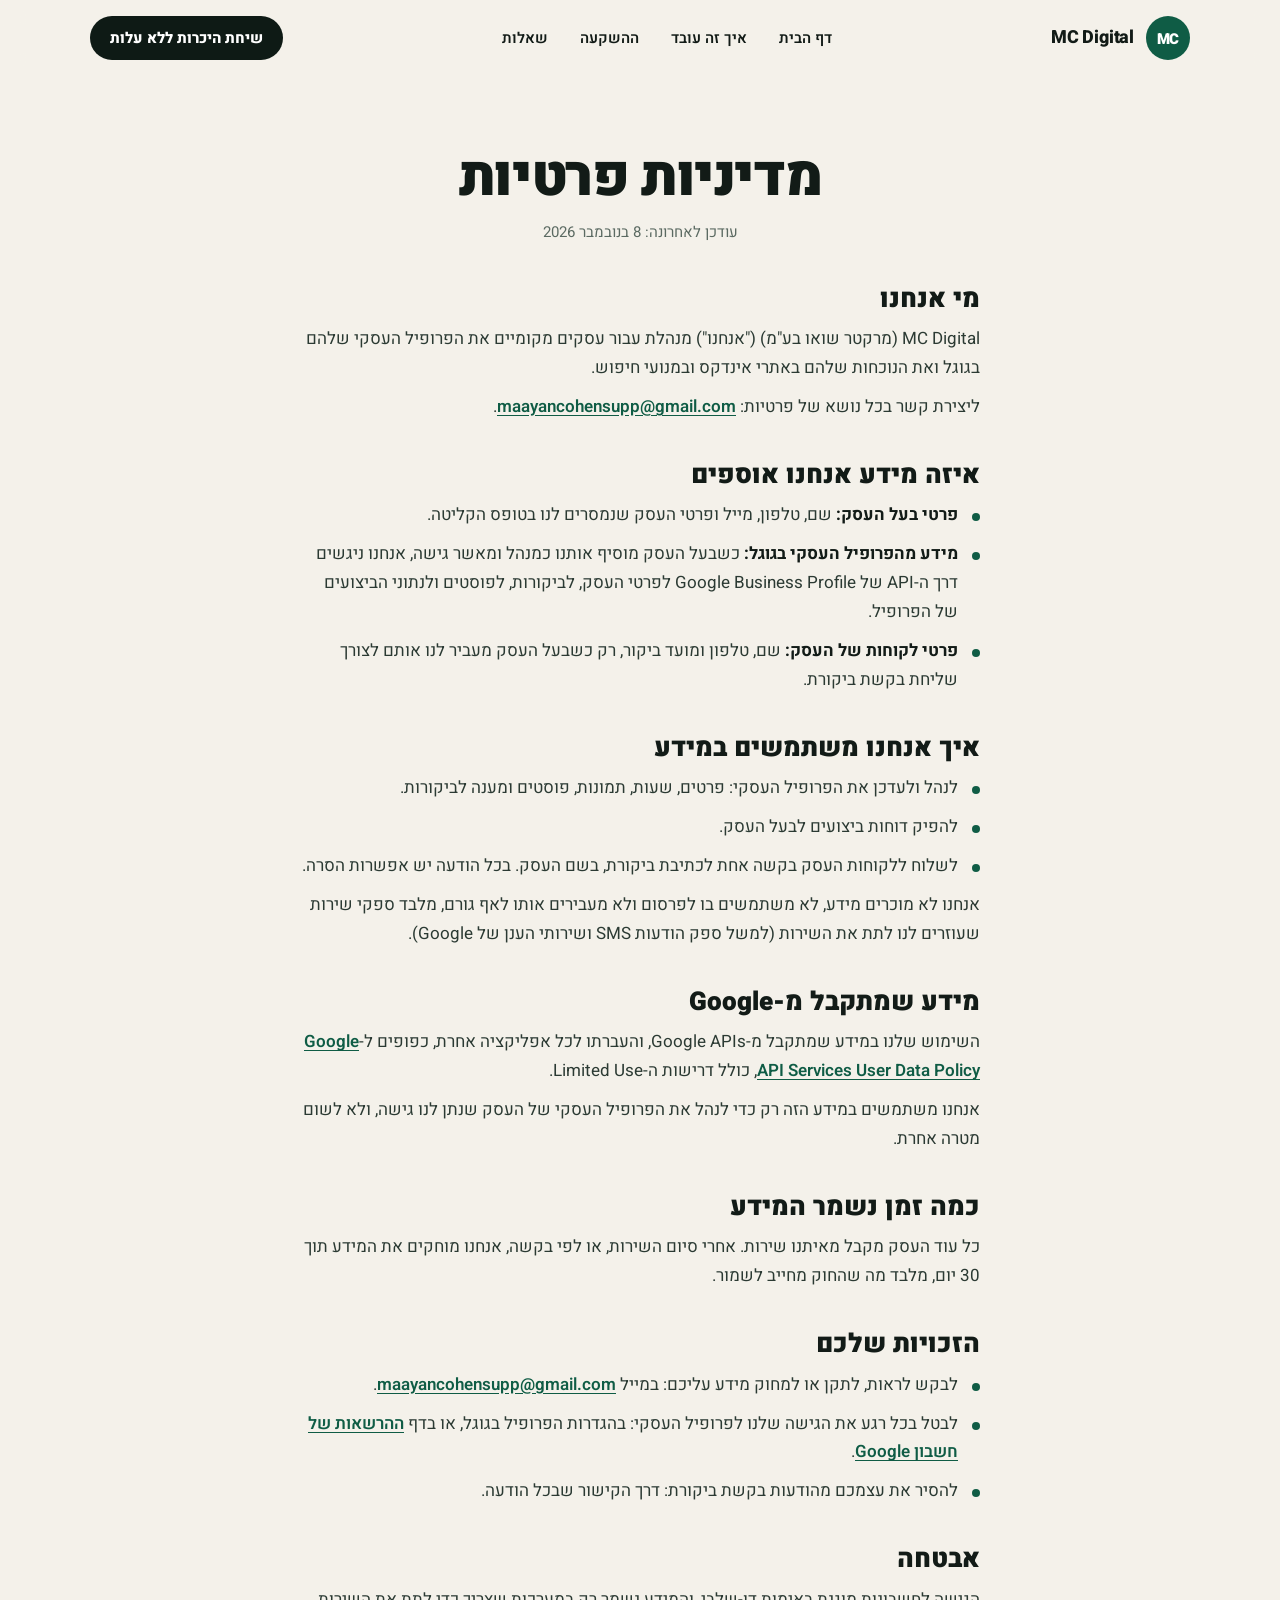
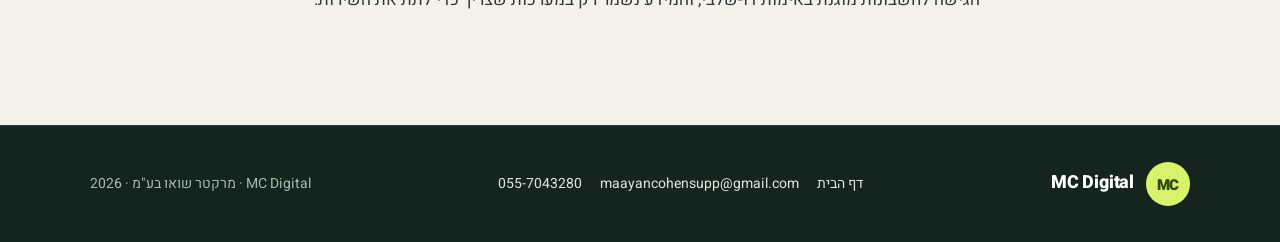
==== privacy.html @ 4e09b3a5 "MC Digital site" ====
<!doctype html>
<html lang="he" dir="rtl">
<head>
<meta charset="utf-8">
<meta name="viewport" content="width=device-width,initial-scale=1,viewport-fit=cover">
<title>מדיניות פרטיות | MC Digital</title>
<meta name="description" content="מדיניות הפרטיות של MC Digital (מרקטר שואו בע״מ): איזה מידע אנחנו אוספים, איך משתמשים בו ואיך מבקשים למחוק אותו.">
<meta name="theme-color" content="#f4f1ea">
<link rel="preconnect" href="https://fonts.googleapis.com">
<link rel="preconnect" href="https://fonts.gstatic.com" crossorigin>
<link href="https://fonts.googleapis.com/css2?family=Heebo:wght@400;500;600;700;800;900&display=swap" rel="stylesheet">
<link rel="stylesheet" href="style.css">
</head>
<body>
<a class="skip" href="#main">דילוג לתוכן</a>
<header class="site-header">
  <div class="wrap">
    <a class="brand" href="index.html" aria-label="MC Digital, דף הבית"><span class="mark"><span>MC</span></span>MC Digital</a>
    <nav class="nav" id="nav" aria-label="ניווט ראשי">
      <a href="index.html">דף הבית</a>
      <a href="./#how">איך זה עובד</a>
      <a href="./#price">ההשקעה</a>
      <a href="./#faq">שאלות</a>
    </nav>
    <a class="btn btn-dark header-cta" href="https://wa.me/972557043280" target="_blank" rel="noopener">שיחת היכרות ללא עלות</a>
    <button class="menu-btn" id="menuBtn" aria-expanded="false" aria-controls="nav" aria-label="פתיחת תפריט">
      <svg class="bars" viewBox="0 0 24 24" fill="none" stroke="currentColor" stroke-width="2" stroke-linecap="round" aria-hidden="true"><path d="M4 7h16M4 12h16M4 17h16"/></svg>
      <svg class="x" viewBox="0 0 24 24" fill="none" stroke="currentColor" stroke-width="2" stroke-linecap="round" aria-hidden="true"><path d="M6 6l12 12M18 6L6 18"/></svg>
    </button>
  </div>
</header>

<main class="doc" id="main">
<h1>מדיניות פרטיות</h1>
<p class="upd">עודכן לאחרונה: 8 בנובמבר 2026</p>

<h2>מי אנחנו</h2>
<p>MC Digital (מרקטר שואו בע"מ) ("אנחנו") מנהלת עבור עסקים מקומיים את הפרופיל העסקי שלהם בגוגל ואת הנוכחות שלהם באתרי אינדקס ובמנועי חיפוש.</p>
<p>ליצירת קשר בכל נושא של פרטיות: <a href="mailto:maayancohensupp@gmail.com" dir="ltr">maayancohensupp@gmail.com</a>.</p>

<h2>איזה מידע אנחנו אוספים</h2>
<ul>
<li><b>פרטי בעל העסק:</b> שם, טלפון, מייל ופרטי העסק שנמסרים לנו בטופס הקליטה.</li>
<li><b>מידע מהפרופיל העסקי בגוגל:</b> כשבעל העסק מוסיף אותנו כמנהל ומאשר גישה, אנחנו ניגשים דרך ה-API של Google Business Profile לפרטי העסק, לביקורות, לפוסטים ולנתוני הביצועים של הפרופיל.</li>
<li><b>פרטי לקוחות של העסק:</b> שם, טלפון ומועד ביקור, רק כשבעל העסק מעביר לנו אותם לצורך שליחת בקשת ביקורת.</li>
</ul>

<h2>איך אנחנו משתמשים במידע</h2>
<ul>
<li>לנהל ולעדכן את הפרופיל העסקי: פרטים, שעות, תמונות, פוסטים ומענה לביקורות.</li>
<li>להפיק דוחות ביצועים לבעל העסק.</li>
<li>לשלוח ללקוחות העסק בקשה אחת לכתיבת ביקורת, בשם העסק. בכל הודעה יש אפשרות הסרה.</li>
</ul>
<p>אנחנו לא מוכרים מידע, לא משתמשים בו לפרסום ולא מעבירים אותו לאף גורם, מלבד ספקי שירות שעוזרים לנו לתת את השירות (למשל ספק הודעות SMS ושירותי הענן של Google).</p>

<h2>מידע שמתקבל מ-Google</h2>
<p>השימוש שלנו במידע שמתקבל מ-Google APIs, והעברתו לכל אפליקציה אחרת, כפופים ל-<a href="https://developers.google.com/terms/api-services-user-data-policy" rel="noopener">Google API Services User Data Policy</a>, כולל דרישות ה-Limited Use.</p>
<p>אנחנו משתמשים במידע הזה רק כדי לנהל את הפרופיל העסקי של העסק שנתן לנו גישה, ולא לשום מטרה אחרת.</p>

<h2>כמה זמן נשמר המידע</h2>
<p>כל עוד העסק מקבל מאיתנו שירות. אחרי סיום השירות, או לפי בקשה, אנחנו מוחקים את המידע תוך 30 יום, מלבד מה שהחוק מחייב לשמור.</p>

<h2>הזכויות שלכם</h2>
<ul>
<li>לבקש לראות, לתקן או למחוק מידע עליכם: במייל <a href="mailto:maayancohensupp@gmail.com" dir="ltr">maayancohensupp@gmail.com</a>.</li>
<li>לבטל בכל רגע את הגישה שלנו לפרופיל העסקי: בהגדרות הפרופיל בגוגל, או בדף <a href="https://myaccount.google.com/permissions" rel="noopener">ההרשאות של חשבון Google</a>.</li>
<li>להסיר את עצמכם מהודעות בקשת ביקורת: דרך הקישור שבכל הודעה.</li>
</ul>

<h2>אבטחה</h2>
<p>הגישה לחשבונות מוגנת באימות דו-שלבי, והמידע נשמר רק במערכות שצריך כדי לתת את השירות.</p>
</main>

<footer class="site-footer">
  <div class="wrap">
    <a class="brand" href="index.html"><span class="mark"><span>MC</span></span>MC Digital</a>
    <nav aria-label="קישורי תחתית">
      <a href="index.html">דף הבית</a>
      <a href="mailto:maayancohensupp@gmail.com" dir="ltr">maayancohensupp@gmail.com</a>
      <a href="https://wa.me/972557043280" target="_blank" rel="noopener" dir="ltr">055-7043280</a>
    </nav>
    <p>MC Digital · מרקטר שואו בע"מ · 2026</p>
  </div>
</footer>

<div class="wa-bar">
  <a class="btn btn-wa" href="https://wa.me/972557043280" target="_blank" rel="noopener">שיחת היכרות ללא עלות</a>
</div>

<script>
(function(){
  var btn=document.getElementById('menuBtn'),nav=document.getElementById('nav'),hdr=document.querySelector('.site-header');
  if(btn&&nav){
    btn.addEventListener('click',function(){
      var open=nav.classList.toggle('open');
      btn.setAttribute('aria-expanded',open?'true':'false');
      btn.setAttribute('aria-label',open?'סגירת תפריט':'פתיחת תפריט');
    });
  }
  var onScroll=function(){hdr.classList.toggle('scrolled',window.scrollY>8);};
  onScroll();window.addEventListener('scroll',onScroll,{passive:true});
})();
</script>
</body>
</html>
---- style.css ----
/* MC Digital — קידום עסקים בגוגל מפות */
:root{
  --cream:#f4f1ea;
  --cream-2:#ebe6da;
  --paper:#fffdf8;
  --green:#0f5c45;
  --green-deep:#0b4634;
  --green-soft:#dcebe1;
  --green-tint:#eef4ef;
  --lime:#d9f26b;
  --lime-ink:#2f4a0b;
  --ink:#121b17;
  --ink-2:#2b3a33;
  --muted:#5b6a62;
  --line:#dcd6c8;
  --line-soft:#e8e3d7;
  --dark:#0e1a15;
  --dark-2:#15241e;
  --red:#c2402f;
  --red-soft:#fbe9e6;
  --gold:#f4b400;
  --wa:#25d366;
  --radius-xl:32px;
  --radius-lg:24px;
  --radius-md:16px;
  --shadow-card:0 18px 50px -20px rgba(14,26,21,.28), 0 2px 6px rgba(14,26,21,.06);
  --shadow-float:0 14px 34px -14px rgba(14,26,21,.35);
  --wrap:1180px;
  --pad:clamp(20px,4vw,40px);
  --section:clamp(72px,10vw,128px);
  --font:'Heebo',system-ui,-apple-system,'Segoe UI',Arial,sans-serif;
}
*,*::before,*::after{box-sizing:border-box}
html{scroll-behavior:smooth;-webkit-text-size-adjust:100%}
@media (prefers-reduced-motion:reduce){html{scroll-behavior:auto}*{animation:none!important;transition:none!important}}
body{margin:0;font-family:var(--font);background:var(--cream);color:var(--ink);line-height:1.6;text-align:center;font-size:17px;overflow-x:hidden;-webkit-font-smoothing:antialiased}
img,svg{display:block;max-width:100%}
img{height:auto}
a{color:var(--green);text-decoration:none}
p{margin:0}
h1,h2,h3,h4{margin:0;line-height:1.15;font-weight:800;text-wrap:balance}
ul{margin:0;padding:0;list-style:none}
button{font:inherit;color:inherit;background:none;border:0;padding:0;cursor:pointer}
::selection{background:var(--lime);color:var(--lime-ink)}
:focus-visible{outline:3px solid var(--green);outline-offset:3px;border-radius:6px}
.skip{position:absolute;top:-60px;inset-inline-start:16px;background:var(--dark);color:#fff;padding:10px 16px;border-radius:999px;z-index:200}
.skip:focus{top:12px}
.wrap{max-width:var(--wrap);margin:0 auto;padding-inline:var(--pad)}
.narrow{max-width:760px;margin-inline:auto}

/* ---------- typography ---------- */
.tagrow{display:inline-flex;flex-wrap:wrap;justify-content:center;align-items:center;gap:8px 10px;font-size:13px;font-weight:700;letter-spacing:.06em;color:var(--green)}
.tagrow i{width:4px;height:4px;border-radius:50%;background:var(--green);opacity:.6}
.label{display:inline-flex;align-items:center;gap:10px;font-size:13px;font-weight:700;letter-spacing:.08em;color:var(--green);margin-bottom:18px}
.label b{font-weight:900;font-size:15px;letter-spacing:.02em;font-variant-numeric:tabular-nums}
.label::before,.label::after{content:"";width:22px;height:1px;background:var(--green);opacity:.5}
h1{font-size:clamp(34px,5.4vw,66px);font-weight:900;line-height:1.02;letter-spacing:-.025em}
h2{font-size:clamp(30px,4.6vw,56px);font-weight:900;line-height:1.06;letter-spacing:-.02em}
h3{font-size:clamp(20px,2.2vw,24px);font-weight:800}
.sub{font-size:clamp(17px,1.6vw,21px);color:var(--ink-2);line-height:1.55}
.lead{font-size:clamp(18px,1.8vw,22px);line-height:1.6;color:var(--ink-2)}
.key{font-size:clamp(20px,2.2vw,26px);font-weight:800;color:var(--green);line-height:1.35}
.body{font-size:17px;line-height:1.65;color:var(--ink-2)}
.stack>*+*{margin-top:18px}
.muted{color:var(--muted)}
.small{font-size:14px}
br.d{display:none}
@media (min-width:600px){br.d{display:inline}}

/* ---------- buttons ---------- */
.btn{display:inline-flex;align-items:center;justify-content:center;gap:10px;min-height:54px;padding:14px 28px;border-radius:999px;font-weight:800;font-size:17px;line-height:1.2;transition:transform .35s cubic-bezier(.2,.8,.2,1),background .25s,box-shadow .35s;white-space:nowrap}
.btn svg{width:20px;height:20px;flex:none}
.btn-primary{background:var(--green);color:#fff;box-shadow:0 10px 24px -12px rgba(15,92,69,.7)}
.btn-primary:hover{background:var(--green-deep);transform:translateY(-2px);box-shadow:0 16px 30px -12px rgba(15,92,69,.75)}
.btn-dark{background:var(--dark);color:#fff}
.btn-dark:hover{background:#000;transform:translateY(-2px)}
.btn-lime{background:var(--lime);color:var(--lime-ink)}
.btn-lime:hover{background:#e6fa86;transform:translateY(-2px)}
.btn-ghost{color:var(--ink);padding-inline:10px;min-height:48px;font-weight:700;position:relative}
.btn-ghost::after{content:"";position:absolute;inset-inline:10px;bottom:8px;height:2px;background:var(--green);opacity:.5;transition:opacity .25s}
.btn-ghost:hover::after{opacity:1}
.btn-wa{background:var(--wa);color:#063;color:#073b22}
.btn-wa:hover{background:#1fc45b;transform:translateY(-2px)}
.cta-note{margin-top:14px;font-size:14px;color:var(--muted)}
.btn-row{display:flex;flex-wrap:wrap;gap:12px 18px;justify-content:center;align-items:center}

/* ---------- header ---------- */
.site-header{position:sticky;top:0;z-index:100;background:rgba(244,241,234,.86);backdrop-filter:saturate(1.3) blur(12px);-webkit-backdrop-filter:saturate(1.3) blur(12px);border-bottom:1px solid transparent;transition:border-color .3s}
.site-header.scrolled{border-bottom-color:var(--line-soft)}
.site-header .wrap{display:flex;align-items:center;justify-content:space-between;gap:16px;height:76px}
.brand{display:inline-flex;align-items:center;gap:12px;color:var(--ink);font-weight:800;font-size:18px;letter-spacing:-.01em}
.brand .mark{width:44px;height:44px;border-radius:50%;background:var(--green);color:#fff;display:grid;place-items:center;font-weight:900;font-size:15px;letter-spacing:-.02em;flex:none}
.brand .mark span{transform:translateY(1px)}
.nav{display:flex;gap:4px;align-items:center}
.nav a{color:var(--ink);font-weight:600;font-size:15px;padding:8px 14px;border-radius:999px;transition:background .25s}
.nav a:hover{background:var(--cream-2)}
.header-cta{min-height:44px;padding:10px 20px;font-size:15px}
.menu-btn{display:none;width:44px;height:44px;border-radius:50%;place-items:center;background:var(--cream-2)}
.menu-btn svg{width:22px;height:22px}
.menu-btn .x{display:none}
.menu-btn[aria-expanded="true"] .bars{display:none}
.menu-btn[aria-expanded="true"] .x{display:block}
@media (max-width:900px){
  .site-header .wrap{height:66px}
  .nav{display:none;position:absolute;top:66px;inset-inline:0;background:var(--cream);border-bottom:1px solid var(--line-soft);flex-direction:column;align-items:stretch;padding:12px var(--pad) 20px;gap:2px;box-shadow:0 20px 40px -24px rgba(0,0,0,.3)}
  .nav.open{display:flex}
  .nav a{font-size:18px;padding:12px 14px;text-align:start}
  .menu-btn{display:grid}
  .header-cta{display:none}
}

/* ---------- hero ---------- */
.hero{padding:clamp(40px,6vw,80px) 0 clamp(16px,2vw,28px);position:relative}
.hero .wrap{display:grid;grid-template-columns:1.05fr .95fr;gap:clamp(32px,5vw,72px);align-items:center}
.hero-copy{text-align:center}
.hero-copy .tagrow{margin-bottom:22px}
.hero-copy h1{margin-bottom:22px;max-width:19ch;margin-inline:auto}
.hero-copy .sub{max-width:34rem;margin-inline:auto}
.hero-copy .btn-row{margin-top:32px}
.hero-visual{position:relative;padding:36px 20px 44px}
.blob{position:absolute;inset:0;margin:auto;width:min(100%,520px);aspect-ratio:1;border-radius:50%;background:radial-gradient(circle at 50% 40%,#d2e8d8 0%,#cfe4d4 55%,rgba(207,228,212,0) 72%);z-index:0}
.ba{position:relative;z-index:1;background:#fff;border-radius:var(--radius-xl);padding:16px;box-shadow:var(--shadow-card);display:grid;grid-template-columns:1fr 1fr;gap:12px;text-align:start;max-width:560px;margin-inline:auto;border:1px solid rgba(14,26,21,.05)}
.pane{background:var(--paper);border:1px solid var(--line-soft);border-radius:20px;padding:12px 10px 10px;min-width:0}
.pane-head{display:flex;align-items:center;justify-content:space-between;gap:8px;margin-bottom:10px}
.pane-tag{font-size:12px;font-weight:900;letter-spacing:.04em;padding:4px 12px;border-radius:999px;color:#fff}
.pane.before .pane-tag{background:var(--red)}
.pane.after .pane-tag{background:var(--green)}
.pane-head small{font-size:11px;color:var(--muted);font-weight:600}
.search{display:flex;align-items:center;gap:6px;background:#fff;border:1px solid var(--line-soft);border-radius:999px;padding:6px 10px;font-size:11.5px;color:#3c4043;margin-bottom:8px;box-shadow:0 2px 6px rgba(0,0,0,.05)}
.search svg{width:12px;height:12px;flex:none;color:#5f6368}
.rows{display:flex;flex-direction:column;gap:4px}
.row{display:flex;gap:8px;align-items:center;padding:7px 8px;border-radius:12px;border:1px solid transparent}
.row .pos{flex:none;width:22px;height:22px;border-radius:50%;background:var(--cream-2);color:#4d5a53;font-size:11px;font-weight:800;display:grid;place-items:center;font-variant-numeric:tabular-nums}
.row .nm{font-size:12.5px;font-weight:700;color:#202124;line-height:1.2}
.row .st{font-size:11px;color:#5f6368;line-height:1.4;white-space:nowrap}
.row .st b{color:#202124;font-weight:700}
.row .st .s{color:var(--gold);letter-spacing:-1px}
.row.me{background:var(--red-soft);border-color:#f0c6bf}
.row.me .pos{background:var(--red);color:#fff}
.row.win{background:#e6f3ea;border-color:#b9d8c4}
.row.win .pos{background:var(--green);color:#fff}
.more{font-size:11px;color:#6b7570;text-align:center;padding:3px 0;letter-spacing:.1em}
.pane-cap{margin-top:10px;font-size:12px;line-height:1.45;font-weight:600;text-align:center;padding:0 2px}
.pane.before .pane-cap{color:var(--red)}
.pane.after .pane-cap{color:var(--green)}
.float{position:absolute;z-index:2;display:inline-flex;align-items:center;gap:8px;border-radius:999px;padding:9px 16px;font-size:13.5px;font-weight:800;box-shadow:var(--shadow-float);white-space:nowrap}
.float svg{width:16px;height:16px}
.float-lime{background:var(--lime);color:var(--lime-ink);top:6px;inset-inline-start:0;animation:bob 6s ease-in-out infinite}
.float-dark{background:var(--dark);color:#fff;bottom:74px;inset-inline-end:-6px;padding:12px 18px;border-radius:18px;flex-direction:column;align-items:flex-start;gap:2px;line-height:1.1;animation:bob 7s ease-in-out infinite reverse}
.float-dark small{font-size:11.5px;font-weight:600;opacity:.75;letter-spacing:.06em}
.float-dark strong{font-size:18px;font-weight:900}
.float-green{background:#fff;color:var(--green);top:46%;inset-inline-end:-30px;transform:translateY(-50%);border:1px solid var(--green-soft);font-size:12.5px;padding:8px 14px}
@keyframes bob{0%,100%{transform:translateY(0)}50%{transform:translateY(-6px)}}
.illus{margin-top:14px;font-size:12.5px;color:var(--muted);position:relative;z-index:1}
@media (max-width:980px){
  .hero .wrap{grid-template-columns:1fr;gap:40px}
  .hero-copy h1{max-width:none}
  .hero-visual{padding:28px 0 40px;max-width:560px;margin-inline:auto}
}
@media (max-width:480px){
  .ba{padding:10px;gap:8px;border-radius:24px}
  .pane{padding:10px 7px 8px;border-radius:16px}
  .row{gap:6px;padding:6px 6px}
  .row .nm{font-size:11.5px}
  .row .st{font-size:11px}
  .row .pos{width:20px;height:20px;font-size:11px}
  .search{font-size:11px;padding:5px 8px}
  .pane-cap{font-size:11px}
  .float{font-size:12px;padding:8px 12px}
  .float-lime{top:-2px}
  .float-dark{bottom:auto;top:-6px;inset-inline-end:0;padding:10px 14px}
  .float-dark strong{font-size:16px}
  .hero-visual{padding-top:36px}
  .float-green{display:none}
}

/* ---------- statement band ---------- */
.band{border-top:1px solid var(--line);border-bottom:1px solid var(--line);padding:clamp(26px,3.5vw,40px) 0;background:var(--cream)}
.band .wrap{display:flex;flex-wrap:wrap;align-items:center;justify-content:center;gap:14px 28px}
.band p{font-size:clamp(17px,1.7vw,21px);font-weight:700;color:var(--ink)}
.band .tagrow{color:var(--muted)}
.band .tagrow i{background:var(--muted)}

/* ---------- sections ---------- */
.section{padding:var(--section) 0}
.section-head{max-width:820px;margin:0 auto clamp(40px,5vw,64px)}
.section-head h2{margin-bottom:18px}
.section-head .sub{max-width:40rem;margin-inline:auto}
.dark{background:var(--dark);color:#f3f1ea}
.dark .label{color:var(--lime)}
.dark .label::before,.dark .label::after{background:var(--lime)}
.dark .sub,.dark .body{color:#cfd7d2}
.dark .key{color:var(--lime)}
.tint{background:var(--green-tint)}

/* why */
.why .stack{max-width:40rem;margin-inline:auto}
.pillars{display:grid;grid-template-columns:repeat(4,1fr);gap:14px;margin-top:clamp(40px,5vw,60px)}
.pillar{background:#fff;border:1px solid var(--line-soft);border-radius:var(--radius-lg);padding:28px 18px 24px;display:flex;flex-direction:column;align-items:center;gap:8px}
.pillar b{font-size:clamp(18px,1.7vw,21px);font-weight:900;line-height:1.2;color:var(--green)}
.pillar span{font-size:14px;color:var(--muted)}
.pillar.lime{background:var(--lime);border-color:var(--lime)}
.pillar.lime b,.pillar.lime span{color:var(--lime-ink)}
.pillar svg{width:30px;height:30px;color:var(--green);margin-bottom:4px}
.pillar.lime svg{color:var(--lime-ink)}
@media (max-width:900px){.pillars{grid-template-columns:1fr 1fr}}
@media (max-width:420px){.pillar{padding:22px 12px 20px}}

/* steps */
.steps{display:grid;grid-template-columns:repeat(3,1fr);gap:clamp(16px,2.5vw,28px);counter-reset:step}
.step{position:relative;text-align:center;background:#fff;border-radius:var(--radius-lg);padding:clamp(28px,3.5vw,44px) clamp(20px,2.5vw,32px) clamp(28px,3.5vw,36px);border:1px solid var(--line-soft)}
.step .n{font-size:clamp(56px,7vw,96px);font-weight:900;line-height:.9;color:var(--green);letter-spacing:-.04em;font-variant-numeric:tabular-nums;margin-bottom:16px;opacity:.95}
.step h3{margin-bottom:10px}
.step p{font-size:16px;color:var(--ink-2);line-height:1.6}
.step .time{display:inline-block;margin-top:14px;font-size:13px;font-weight:700;color:var(--green);background:var(--green-tint);border-radius:999px;padding:5px 12px}
@media (max-width:860px){.steps{grid-template-columns:1fr;max-width:560px;margin-inline:auto}}

/* items (setup + monthly) */
.items{display:grid;grid-template-columns:1fr 1fr;gap:16px;text-align:start}
.item{background:#fff;border:1px solid var(--line-soft);border-radius:var(--radius-lg);padding:26px 26px 24px;display:grid;grid-template-columns:auto 1fr;gap:16px;align-items:start}
.item .chk{width:34px;height:34px;border-radius:50%;background:var(--green);color:#fff;display:grid;place-items:center;flex:none;margin-top:2px}
.item .chk svg{width:18px;height:18px}
.item h3{font-size:19px;margin-bottom:6px;line-height:1.25}
.item p{font-size:15.5px;line-height:1.6;color:var(--ink-2)}
.item .val{display:inline-flex;align-items:baseline;gap:6px;margin-top:12px;font-size:13px;color:var(--muted);font-weight:600}
.item .val b{font-size:15px;color:var(--green);font-weight:800;font-variant-numeric:tabular-nums}
.item.wide{grid-column:1/-1;grid-template-columns:auto 1fr auto;align-items:center}
.item.wide figure{margin:0;width:150px;flex:none}
.item.wide img{border-radius:14px;border:1px solid var(--line-soft)}
@media (max-width:800px){
  .items{grid-template-columns:1fr}
  .item{padding:22px 20px}
  .item.wide{grid-template-columns:auto 1fr}
  .item.wide figure{grid-column:1/-1;width:140px;justify-self:center}
}

/* two feature cards */
.duo{display:grid;grid-template-columns:1fr 1fr;gap:16px;margin-top:clamp(36px,5vw,56px)}
.feature{border-radius:var(--radius-xl);padding:clamp(28px,3.5vw,40px);text-align:start;position:relative;overflow:hidden}
.feature.green{background:var(--green);color:#fff}
.feature.lime{background:var(--lime);color:var(--lime-ink)}
.feature h3{font-size:clamp(22px,2.4vw,28px);font-weight:900;margin-bottom:18px;text-align:center}
.feature li{display:flex;gap:12px;align-items:flex-start;font-size:16px;line-height:1.5;padding:9px 0;border-top:1px solid rgba(255,255,255,.18)}
.feature.lime li{border-top-color:rgba(47,74,11,.18)}
.feature li svg{width:20px;height:20px;flex:none;margin-top:3px}
.feature li.strong{font-weight:800}
.feature .mini-sms{margin:0 auto 20px;max-width:300px;background:#fff;color:#1d2622;border-radius:20px;padding:14px 16px;text-align:start;font-size:13.5px;line-height:1.5;box-shadow:0 10px 24px -14px rgba(0,0,0,.3)}
.feature .mini-sms small{display:block;font-size:11px;color:var(--muted);font-weight:700;margin-bottom:6px}
.feature .mini-sms a{text-decoration:underline;pointer-events:none;color:#1a73e8}
@media (max-width:800px){.duo{grid-template-columns:1fr}}

/* bonus */
.bonus .wrap{display:grid;grid-template-columns:1fr 1fr;gap:clamp(32px,5vw,72px);align-items:center}
.bonus-copy .key{margin-top:4px}
.pays{display:flex;flex-wrap:wrap;justify-content:center;gap:10px;margin-top:22px}
.pays span{display:inline-flex;align-items:center;gap:8px;background:#fff;border:1px solid var(--line-soft);border-radius:999px;padding:8px 16px;font-size:15px;font-weight:700;color:var(--ink)}
.pays svg{width:16px;height:16px;color:var(--green)}
.price-strip{margin-top:26px;display:inline-flex;flex-wrap:wrap;align-items:center;justify-content:center;gap:10px 18px;background:var(--dark);color:#fff;border-radius:999px;padding:14px 26px}
.price-strip s{opacity:.7;font-size:16px}
.price-strip strong{font-size:18px;font-weight:900;color:var(--lime)}
.limit{margin-top:14px;font-weight:800;color:var(--red);font-size:16px}
.devices{position:relative;padding:40px 0 30px}
.devices .blob{background:radial-gradient(circle at 50% 45%,#e9f3c4 0%,#e6f1bd 55%,rgba(230,241,189,0) 72%)}
.laptop{position:relative;z-index:1;width:92%;margin-inline-start:0;margin-inline-end:auto}
.laptop .scr{background:#141c18;border-radius:16px 16px 4px 4px;padding:10px 10px 12px;box-shadow:var(--shadow-card)}
.laptop .scr img{border-radius:6px;aspect-ratio:16/10;object-fit:cover;object-position:top}
.laptop .base{height:12px;background:linear-gradient(#dfe2e0,#b8bdba);border-radius:0 0 16px 16px;margin:0 -5%;position:relative}
.laptop .base::after{content:"";position:absolute;top:0;left:50%;transform:translateX(-50%);width:16%;height:4px;background:#a3a8a5;border-radius:0 0 6px 6px}
.phone{position:absolute;z-index:2;bottom:0;inset-inline-end:0;width:26%;max-width:150px;background:#141c18;border-radius:22px;padding:6px;box-shadow:var(--shadow-card)}
.phone img{border-radius:16px;aspect-ratio:9/17;object-fit:cover;object-position:top}
.gift{position:absolute;z-index:3;top:4px;inset-inline-end:4%;width:112px;height:112px;border-radius:50%;background:var(--lime);color:var(--lime-ink);display:flex;flex-direction:column;align-items:center;justify-content:center;transform:rotate(-8deg);box-shadow:var(--shadow-float);line-height:1.1;text-align:center;padding:8px}
.gift b{font-size:20px;font-weight:900}
.gift span{font-size:11.5px;font-weight:700;margin-top:4px}
@media (max-width:980px){
  .bonus .wrap{grid-template-columns:1fr;gap:28px}
  .bonus-copy{display:contents}
  .bonus-copy > .label{order:1}
  .bonus-copy > h2{order:2}
  .bonus-copy > .key{order:3}
  .devices{max-width:560px;margin-inline:auto;order:4;width:100%}
  .bonus-copy > .stack,.bonus-copy > .pays,.bonus-copy > .price-strip,.bonus-copy > .limit{order:5}
  .bonus-copy > *{margin-block:0!important}
}
@media (max-width:480px){.gift{width:92px;height:92px}.gift b{font-size:16px}.gift span{font-size:10px}}

/* report card */
.report{margin-top:clamp(36px,5vw,56px);background:var(--dark);color:#fff;border-radius:var(--radius-xl);padding:clamp(28px,4vw,48px);display:grid;grid-template-columns:.9fr 1.1fr;gap:clamp(24px,4vw,48px);align-items:center;text-align:center}
.report .label{color:var(--lime)}
.report .label::before,.report .label::after{background:var(--lime)}
.report h3{font-size:clamp(24px,2.8vw,34px);font-weight:900;margin-bottom:14px}
.report p{color:#cfd7d2;font-size:16px;line-height:1.6}
.report figure{margin:0;background:#fff;border-radius:18px;padding:12px;box-shadow:var(--shadow-card)}
.report figcaption{font-size:12.5px;color:var(--muted);margin-top:8px}
@media (max-width:860px){.report{grid-template-columns:1fr}}

/* requires */
.req{display:grid;grid-template-columns:1fr 1fr;gap:16px}
.req-card{background:#fff;border:1px solid var(--line-soft);border-radius:var(--radius-lg);padding:clamp(28px,3.5vw,40px) clamp(20px,3vw,32px)}
.req-card .big{font-size:clamp(28px,3.4vw,40px);font-weight:900;color:var(--green);line-height:1.1;letter-spacing:-.02em}
.req-card .lbl{font-size:13px;font-weight:700;letter-spacing:.08em;color:var(--muted);margin-bottom:8px}
.req-card p{margin-top:14px;font-size:16px;color:var(--ink-2);line-height:1.6}
.left-you{margin-top:16px;background:var(--green);color:#fff;border-radius:var(--radius-lg);padding:clamp(26px,3.5vw,40px);font-size:clamp(20px,2.4vw,28px);font-weight:800;line-height:1.3}
.bottom-line{margin-top:clamp(36px,5vw,56px)}
.bottom-line h3{font-size:clamp(22px,2.4vw,28px);font-weight:900;margin-bottom:18px}
.ticks{display:grid;grid-template-columns:repeat(2,minmax(0,1fr));gap:10px 24px;max-width:760px;margin-inline:auto;text-align:start}
.ticks li{display:flex;gap:10px;align-items:flex-start;font-size:16px;line-height:1.5;background:#fff;border:1px solid var(--line-soft);border-radius:14px;padding:12px 14px}
.ticks svg{width:20px;height:20px;color:var(--green);flex:none;margin-top:2px}
@media (max-width:760px){.req,.ticks{grid-template-columns:1fr}}

/* pricing */
.plans{display:grid;grid-template-columns:1fr 1fr;gap:20px;align-items:start;text-align:start}
.plan{background:#fff;border:1px solid var(--line-soft);border-radius:var(--radius-xl);padding:clamp(26px,3.5vw,40px);display:flex;flex-direction:column}
.plan.featured{background:var(--green);color:#fff;border-color:var(--green)}
.plan-top{text-align:center;margin-bottom:22px}
.plan-top .lbl{font-size:13px;font-weight:700;letter-spacing:.08em;color:var(--muted);margin-bottom:8px}
.plan.featured .plan-top .lbl{color:#bfe3cf}
.plan-top h3{font-size:clamp(22px,2.4vw,28px);font-weight:900}
.plan li{display:flex;justify-content:space-between;gap:12px;align-items:baseline;padding:10px 0;border-top:1px solid var(--line-soft);font-size:15.5px}
.plan.featured li{border-top-color:rgba(255,255,255,.16)}
.plan li span:last-child{white-space:nowrap;color:var(--muted);font-size:14px;font-variant-numeric:tabular-nums}
.plan.featured li span:last-child{color:#bfe3cf}
.plan li.total{border-top:1px dashed var(--line);font-weight:700;color:var(--muted)}
.plan.featured li.total{border-top-color:rgba(255,255,255,.3);color:#bfe3cf}
.plan li.total s{font-weight:700}
.plan-price{margin-top:auto;padding-top:22px;text-align:center}
.plan-price .amount{font-size:clamp(38px,4.6vw,52px);font-weight:900;line-height:1;letter-spacing:-.03em;color:var(--green);font-variant-numeric:tabular-nums}
.plan.featured .plan-price .amount{color:var(--lime)}
.plan-price .vat{font-size:15px;font-weight:700;margin-inline-start:4px}
.plan-price .per{display:block;margin-top:8px;font-size:14px;color:var(--muted);font-weight:600}
.plan.featured .plan-price .per{color:#bfe3cf}
.plan-price .btn{margin-top:20px;width:100%}
.plan-bonus{margin-top:16px;background:var(--lime);color:var(--lime-ink);border-radius:16px;padding:14px 16px;text-align:center;font-size:14.5px;line-height:1.45}
.plan-bonus b{display:block;font-size:17px;font-weight:900}
.terms{display:grid;grid-template-columns:1fr 1fr;gap:12px;margin-top:20px}
.terms div{border-radius:16px;padding:16px 20px;font-size:15px;line-height:1.5;background:#fff;border:1px solid var(--line-soft)}
.terms .warn{background:var(--red-soft);border-color:#f0c6bf;color:#7d2418;font-weight:700}
@media (max-width:860px){.plans,.terms{grid-template-columns:1fr}}

/* faq */
.faq-list{max-width:800px;margin-inline:auto;text-align:start;counter-reset:q}
.faq-list details{background:#fff;border:1px solid var(--line-soft);border-radius:20px;margin-bottom:10px;overflow:hidden;transition:border-color .3s}
.faq-list details[open]{border-color:var(--green)}
.faq-list summary{list-style:none;cursor:pointer;display:grid;grid-template-columns:auto 1fr auto;gap:16px;align-items:center;padding:20px 22px;font-weight:800;font-size:17.5px;line-height:1.35}
.faq-list summary::-webkit-details-marker{display:none}
.faq-list summary::before{counter-increment:q;content:"0" counter(q);font-size:13px;font-weight:800;letter-spacing:.06em;color:var(--green);font-variant-numeric:tabular-nums;min-width:28px}
.faq-list summary .pm{width:32px;height:32px;border-radius:50%;background:var(--cream);display:grid;place-items:center;color:var(--ink);transition:transform .4s cubic-bezier(.2,.8,.2,1),background .3s}
.faq-list summary .pm svg{width:16px;height:16px}
.faq-list details[open] summary .pm{transform:rotate(45deg);background:var(--lime);color:var(--lime-ink)}
.faq-list summary:hover{background:var(--paper)}
.faq-list .a{padding:0 22px 22px 22px;margin-inline-start:44px;font-size:16px;line-height:1.65;color:var(--ink-2)}
@media (max-width:600px){
  .faq-list summary{padding:16px 16px;gap:12px;font-size:16px}
  .faq-list summary::before{min-width:24px}
  .faq-list .a{margin-inline-start:0;padding:0 16px 18px}
}

/* final cta */
.final{padding:var(--section) 0;background:var(--dark);color:#fff;position:relative;overflow:hidden}
.final::before{content:"";position:absolute;width:720px;height:720px;border-radius:50%;background:radial-gradient(circle,rgba(15,92,69,.55),rgba(15,92,69,0) 70%);top:-320px;inset-inline-end:-220px;pointer-events:none}
.final .wrap{position:relative}
.final h2{margin-bottom:18px;color:#fff}
.final .sub{color:#cfd7d2;max-width:36rem;margin-inline:auto}
.final .btn-row{margin-top:32px}
.final .contact-line{margin-top:22px;font-size:15px;color:#aeb9b3;display:flex;flex-wrap:wrap;justify-content:center;gap:6px 18px}
.final .contact-line a{color:#fff;font-weight:700}

/* footer */
.site-footer{background:var(--dark-2);color:#aeb9b3;padding:36px 0 calc(36px + env(safe-area-inset-bottom));font-size:14px;border-top:1px solid rgba(255,255,255,.08)}
.site-footer .wrap{display:flex;flex-wrap:wrap;align-items:center;justify-content:space-between;gap:14px 24px}
.site-footer .brand{color:#fff}
.site-footer .brand .mark{background:var(--lime);color:var(--lime-ink)}
.site-footer nav{display:flex;flex-wrap:wrap;gap:6px 18px;justify-content:center}
.site-footer a{color:#dfe5e1}
.site-footer a:hover{color:#fff;text-decoration:underline;text-underline-offset:4px}
@media (max-width:760px){.site-footer .wrap{flex-direction:column;text-align:center}}
@media (max-width:900px){.site-footer{padding-bottom:calc(110px + env(safe-area-inset-bottom))}}

/* mobile sticky whatsapp bar */
.wa-bar{display:none}
@media (max-width:900px){
  .wa-bar{display:block;position:fixed;bottom:0;inset-inline:0;z-index:90;padding:10px var(--pad) calc(10px + env(safe-area-inset-bottom));background:rgba(244,241,234,.92);backdrop-filter:blur(12px);-webkit-backdrop-filter:blur(12px);border-top:1px solid var(--line-soft)}
  .wa-bar .btn{width:100%;min-height:56px;font-size:17px}
}

/* ---------- document page (privacy) ---------- */
.doc{text-align:start;max-width:760px;margin:0 auto;padding:clamp(40px,6vw,72px) var(--pad) clamp(60px,8vw,100px)}
.doc h1{text-align:center;font-size:clamp(34px,5vw,56px)}
.doc .upd{text-align:center;color:var(--muted);margin:14px 0 40px;font-size:15px}
.doc h2{font-size:clamp(22px,2.4vw,26px);margin:40px 0 12px;letter-spacing:0}
.doc p,.doc li{font-size:17px;line-height:1.7;color:var(--ink-2);margin-bottom:10px}
.doc ul{padding-inline-start:0}
.doc li{position:relative;padding-inline-start:22px}
.doc li::before{content:"";position:absolute;inset-inline-start:0;top:12px;width:8px;height:8px;border-radius:50%;background:var(--green)}
.doc a{text-decoration:underline;text-underline-offset:3px;font-weight:600}
.doc b{color:var(--ink)}
.hero + .section{padding-top:clamp(24px,3vw,40px)}
.bonus .label{display:flex;width:fit-content;margin-inline:auto;justify-self:center}
.bonus-copy{text-align:center}
.devices{position:relative}
.demo-note{position:absolute;bottom:-6px;inset-inline:0;text-align:center;font-size:12px;color:var(--muted,#6b7570);margin:0}
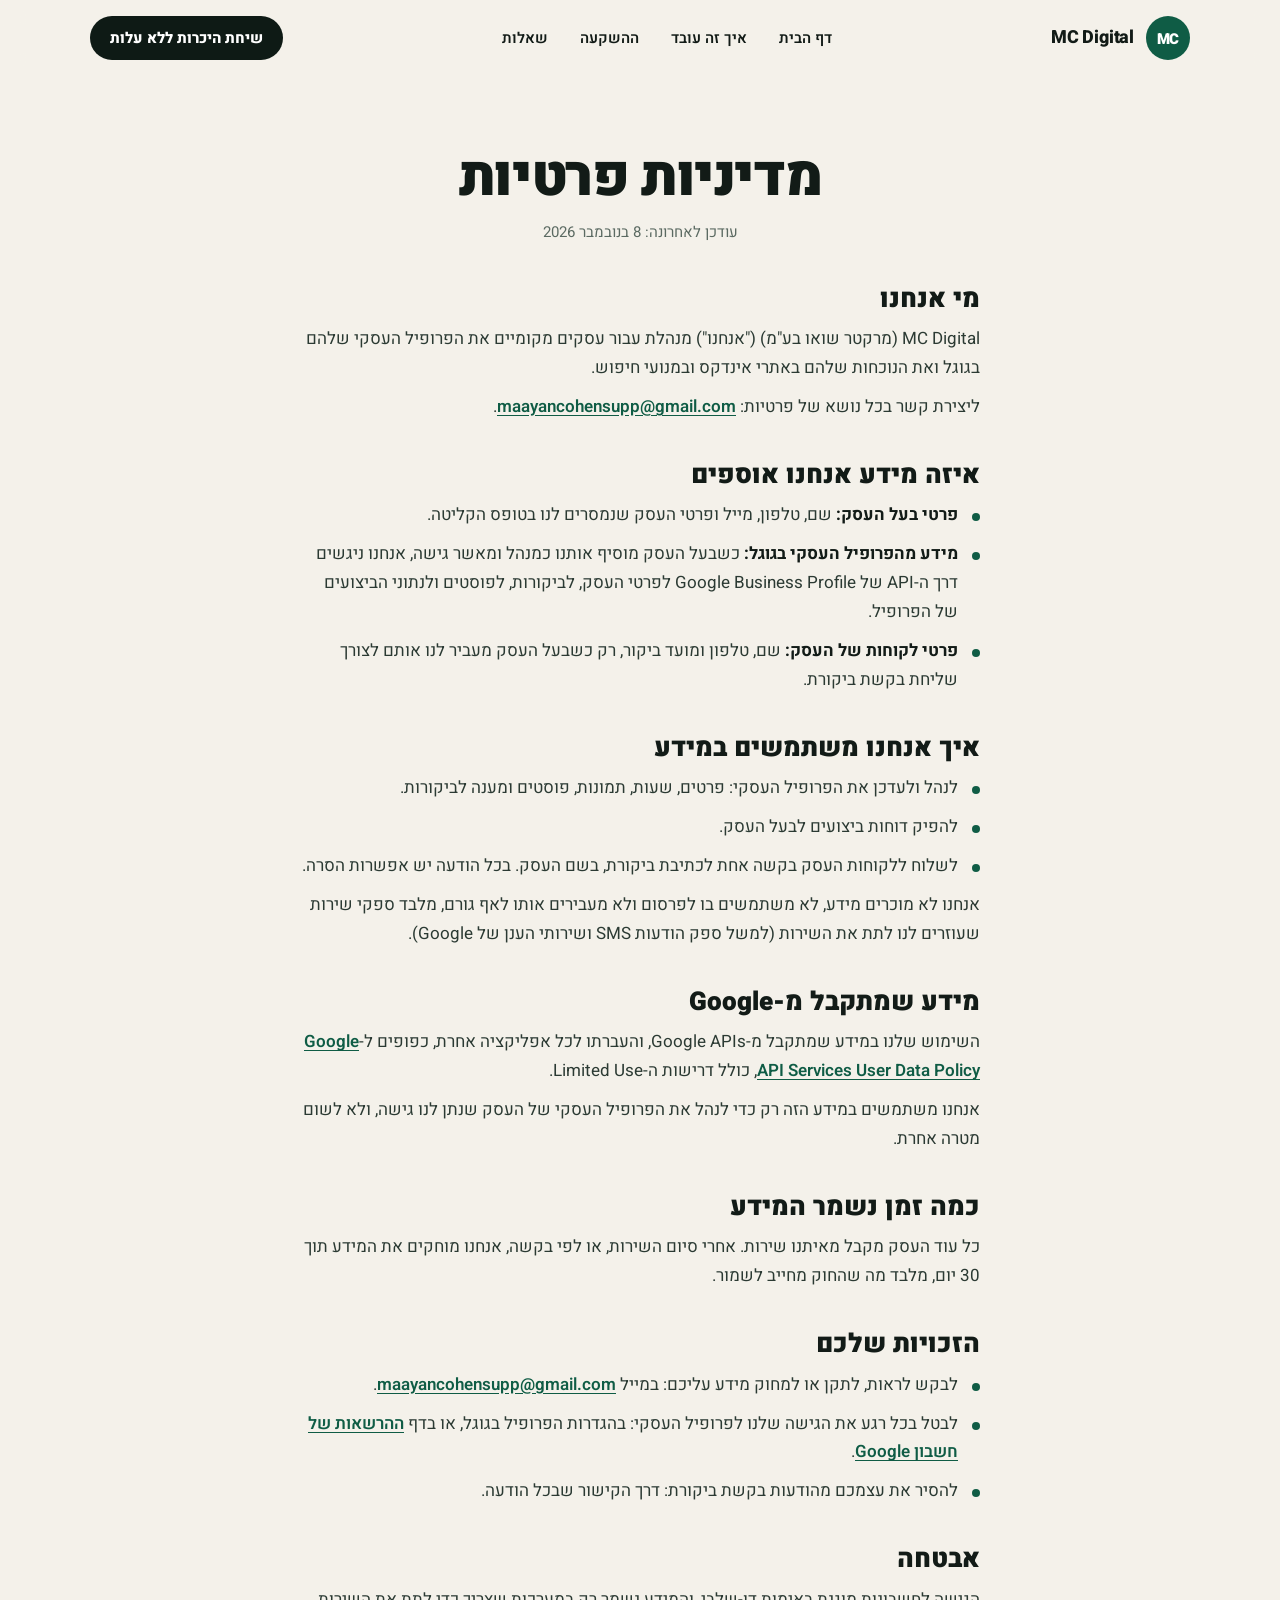
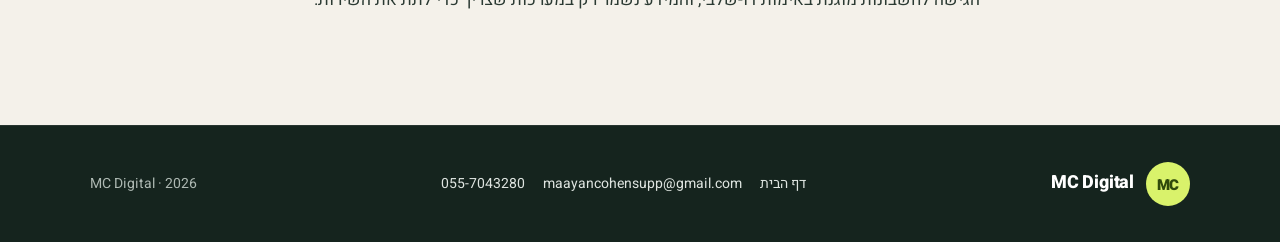
==== commit 0b621332: "FAQ numbers without leading zero; footer without legal entity name Co-Authored-By: Claude Opus 5.5 <" ====
--- a/privacy.html
+++ b/privacy.html
@@ -9,7 +9,7 @@
 <link rel="preconnect" href="https://fonts.googleapis.com">
 <link rel="preconnect" href="https://fonts.gstatic.com" crossorigin>
 <link href="https://fonts.googleapis.com/css2?family=Heebo:wght@400;500;600;700;800;900&display=swap" rel="stylesheet">
-<link rel="stylesheet" href="style.css">
+<link rel="stylesheet" href="style.css?v=20261109b">
 </head>
 <body>
 <a class="skip" href="#main">דילוג לתוכן</a>
@@ -79,7 +79,7 @@
       <a href="mailto:maayancohensupp@gmail.com" dir="ltr">maayancohensupp@gmail.com</a>
       <a href="https://wa.me/972557043280" target="_blank" rel="noopener" dir="ltr">055-7043280</a>
     </nav>
-    <p>MC Digital · מרקטר שואו בע"מ · 2026</p>
+    <p>MC Digital · 2026</p>
   </div>
 </footer>
 
--- a/style.css
+++ b/style.css
@@ -27,7 +27,7 @@
   --shadow-float:0 14px 34px -14px rgba(14,26,21,.35);
   --wrap:1180px;
   --pad:clamp(20px,4vw,40px);
-  --section:clamp(72px,10vw,128px);
+  --section:clamp(48px,6vw,80px);
   --font:'Heebo',system-ui,-apple-system,'Segoe UI',Arial,sans-serif;
 }
 *,*::before,*::after{box-sizing:border-box}
@@ -183,7 +183,7 @@
 
 /* ---------- sections ---------- */
 .section{padding:var(--section) 0}
-.section-head{max-width:820px;margin:0 auto clamp(40px,5vw,64px)}
+.section-head{max-width:820px;margin:0 auto clamp(32px,4vw,48px)}
 .section-head h2{margin-bottom:18px}
 .section-head .sub{max-width:40rem;margin-inline:auto}
 .dark{background:var(--dark);color:#f3f1ea}
@@ -259,7 +259,7 @@
 .price-strip s{opacity:.7;font-size:16px}
 .price-strip strong{font-size:18px;font-weight:900;color:var(--lime)}
 .limit{margin-top:14px;font-weight:800;color:var(--red);font-size:16px}
-.devices{position:relative;padding:40px 0 30px}
+.devices{position:relative;padding:24px 0 16px}
 .devices .blob{background:radial-gradient(circle at 50% 45%,#e9f3c4 0%,#e6f1bd 55%,rgba(230,241,189,0) 72%)}
 .laptop{position:relative;z-index:1;width:92%;margin-inline-start:0;margin-inline-end:auto}
 .laptop .scr{background:#141c18;border-radius:16px 16px 4px 4px;padding:10px 10px 12px;box-shadow:var(--shadow-card)}
@@ -342,7 +342,7 @@
 .faq-list details[open]{border-color:var(--green)}
 .faq-list summary{list-style:none;cursor:pointer;display:grid;grid-template-columns:auto 1fr auto;gap:16px;align-items:center;padding:20px 22px;font-weight:800;font-size:17.5px;line-height:1.35}
 .faq-list summary::-webkit-details-marker{display:none}
-.faq-list summary::before{counter-increment:q;content:"0" counter(q);font-size:13px;font-weight:800;letter-spacing:.06em;color:var(--green);font-variant-numeric:tabular-nums;min-width:28px}
+.faq-list summary::before{counter-increment:q;content:counter(q);font-size:13px;font-weight:800;letter-spacing:.06em;color:var(--green);font-variant-numeric:tabular-nums;min-width:28px}
 .faq-list summary .pm{width:32px;height:32px;border-radius:50%;background:var(--cream);display:grid;place-items:center;color:var(--ink);transition:transform .4s cubic-bezier(.2,.8,.2,1),background .3s}
 .faq-list summary .pm svg{width:16px;height:16px}
 .faq-list details[open] summary .pm{transform:rotate(45deg);background:var(--lime);color:var(--lime-ink)}
@@ -398,3 +398,17 @@
 .bonus-copy{text-align:center}
 .devices{position:relative}
 .demo-note{position:absolute;bottom:-6px;inset-inline:0;text-align:center;font-size:12px;color:var(--muted,#6b7570);margin:0}
+
+/* portfolio in bonus (9.11) */
+.portfolio .pf-visit{display:block;width:fit-content;margin:14px auto 0;font-weight:800;font-size:15px;color:var(--ink,#141c18);text-decoration:underline;text-underline-offset:3px;position:relative;z-index:2}
+.pf-thumbs{position:relative;z-index:2;display:grid;grid-template-columns:repeat(5,1fr);gap:10px;margin-top:14px}
+.pf-thumb{all:unset;cursor:pointer;display:flex;flex-direction:column;gap:6px;text-align:center}
+.pf-thumb img{width:100%;aspect-ratio:16/10;object-fit:cover;object-position:top;border-radius:8px;border:2px solid transparent;box-shadow:var(--shadow-card);transition:transform .16s ease,border-color .16s ease}
+.pf-thumb span{font-size:11.5px;line-height:1.25;color:var(--muted,#6b7570)}
+.pf-thumb span b{display:block;font-size:12.5px;color:var(--ink,#141c18)}
+.pf-thumb.is-on img{border-color:var(--lime,#c8e05a)}
+.pf-thumb:focus-visible img{outline:3px solid var(--ink,#141c18);outline-offset:2px}
+@media (hover:hover){.pf-thumb:hover img{transform:translateY(-2px)}}
+@media (max-width:620px){.pf-thumbs{grid-template-columns:repeat(5,34%);overflow-x:auto;scroll-snap-type:x mandatory;padding-bottom:6px}.pf-thumb{scroll-snap-align:start}}
+.portfolio .laptop{width:100%}
+.pf-title{position:relative;z-index:2;text-align:center;font-weight:800;font-size:14px;letter-spacing:.02em;color:var(--muted,#6b7570);margin:18px 0 0}
